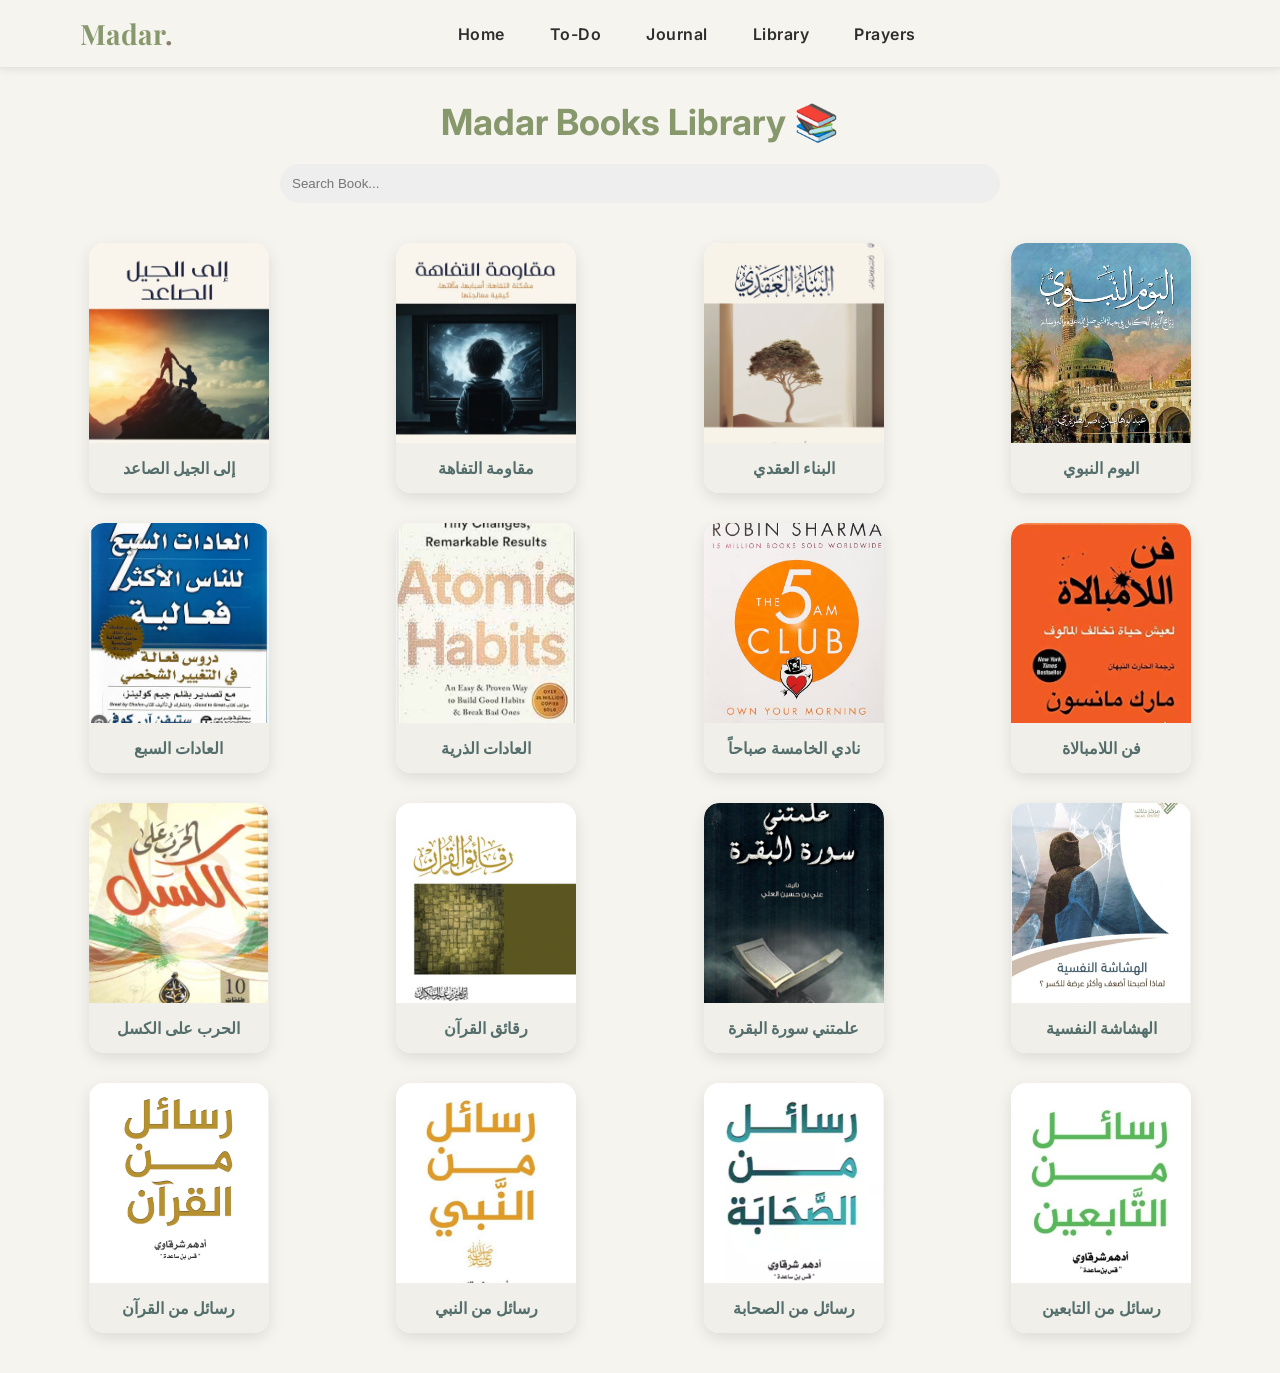
==== library.html @ 737ad47b "Add project files" ====
<!DOCTYPE html>
<html lang="en">
<head>
<meta charset="UTF-8">
<title> مكتبة مدار</title>
<link rel="stylesheet" href="css/style.css">
<link rel="stylesheet" href="css/library.css">
</head>

<body>

    <!-- Header Start -->
 <header class="header">
  <div class="container">
    
    <a href="#" class="logo"> Madar<span>.</span></a>

    <nav class="nav">
      <ul class="nav-links">
        <li><a href="index.html">Home</a></li>
        <li><a href="tasks.html">To-Do</a></li>
        <li><a href="journal.html">Journal</a></li>
        <li><a href="library.html">Library</a></li>
        <li><a href="prayer.html">Prayers</a></li>
        <!-- <li><a href="#about">About</a></li> -->
      </ul>
    </nav>

    <div class="nav-icons">
       <a href="#"><i class="fas fa-user"></i></a>

    <div class="menu-toggle" id="menu-toggle">
      <i class="fa-solid fa-bars"></i>
    </div>

    
    </div>
  </div>
</header>
<!-- Header end -->


<h1>Madar Books Library 📚</h1>

<input type="text" id="search" placeholder="Search Book...">

<div class="container">



<div class="card">
<a href="pdf/AljeelAssaed.pdf" target="_blank">
<div class="top">
    <img src="img/book2.png" class="book-img">
</div>
<div class="bottom">إلى الجيل الصاعد</div>
</a>
</div>

<div class="card">
<a href="pdf/muqaumetTafaha.pdf" target="_blank">
<div class="top">
    <img src="img/book3.png" class="book-img">
</div>
<div class="bottom">مقاومة التفاهة</div>
</a>
</div>

<div class="card">
<a href="pdf/albenaaAlaqade.pdf" target="_blank">
<div class="top"><img src="img/book4.png" class="book-img"></div>
<div class="bottom">البناء العقدي</div>
</a>
</div>



<div class="card">
<a href="pdf/AlyaumAlnabawi.pdf" target="_blank">
<div class="top"><img src="img/book1.png" class="book-img">
</div>
<div class="bottom"> اليوم النبوي</div>
</a>
</div>

<div class="card">
<a href="pdf/The 7 Habits of Highly Effective People.pdf" target="_blank">
<div class="top">
    <img src="img/book11.png" class="book-img">
</div>
<div class="bottom">العادات السبع</div>
</a>
</div>

<div class="card">
<a href="pdf/Atomic Habits Book.pdf" target="_blank">
<div class="top"><img src="img/book7.png" class="book-img"></div>
<div class="bottom">العادات الذرية </div>
</a>
</div>

<div class="card">
<a href="pdf/Nadi Al-Khamisa 5 AM.pdf" target="_blank">
<div class="top">
    <img src="img/book10.png" class="book-img">
</div>
<div class="bottom">نادي الخامسة صباحاً</div>
</a>
</div>


<div class="card">
<a href="pdf/ Art of not caring.pdf" target="_blank">
<div class="top">
    <img src="img/book9.png" class="book-img">
</div>
<div class="bottom">فن اللامبالاة</div>
</a>
</div>


<div class="card">
<a href="pdf/The War on Laziness by Khaled Abu Shadi.pdf" target="_blank">
<div class="top">
    <img src="img/book8.png" class="book-img">
</div>
<div class="bottom">الحرب على الكسل</div>
</a>
</div>

<div class="card">
<a href="pdf/Quranic Insights by Ibrahim.pdf" target="_blank">
<div class="top">
    <img src="img/book5.png" class="book-img">
</div>
<div class="bottom">رقائق القرآن</div>
</a>
</div>


<div class="card">
<a href="pdf/soratAlbaqara.pdf" target="_blank">
<div class="top">
    <img src="img/book12.png" class="book-img">
</div>
<div class="bottom">علمتني سورة البقرة</div>
</a>
</div>

<div class="card">
<a href="pdf/Psychological Fragility Book.pdf" target="_blank">
<div class="top">
    <img src="img/book13.png" class="book-img">
</div>
<div class="bottom">الهشاشة النفسية</div>
</a>
</div>

<div class="card">
<a href="pdf/Quran Messages.pdf" target="_blank">
<div class="top">
    <img src="img/book14.png" class="book-img">
</div>
<div class="bottom">رسائل من القرآن</div>
</a>
</div>

<div class="card">
<a href="pdf/ProphetMessages.pdf" target="_blank">
<div class="top">
    <img src="img/book15.png" class="book-img">
</div>
<div class="bottom">رسائل من النبي</div>
</a>
</div>

<div class="card">
<a href="pdf/Messages from the Companions.pdf" target="_blank">
<div class="top">
    <img src="img/book16.png" class="book-img">
</div>
<div class="bottom">رسائل من الصحابة</div>
</a>
</div>

<div class="card">
<a href="pdf/Messages from Followers.pdf" target="_blank">
<div class="top">
    <img src="img/book17.png" class="book-img">
</div>
<div class="bottom">رسائل من التابعين</div>
</a>
</div>

</div>

<script src="js/library.js"></script>

</body>
</html>
---- css/style.css ----
@import url('https://fonts.googleapis.com/css2?family=Playfair+Display:ital,wght@0,400..900;1,400..900&display=swap');
@import url('https://fonts.googleapis.com/css2?family=Inter:wght@100..900&display=swap');
@import url("https://fonts.googleapis.com/css2?family=Montserrat:wght@300;400;500;600;700&display=swap");






@import url('https://fonts.googleapis.com/css2?family=Libre+Baskerville:ital,wght@0,400..700;1,400..700&display=swap');

:root {
  --bg: #F6F4EF;  
  --primary: #5F7D7A;
  --accent: #A3B18A; 
  /* --accent : #4A7C59 ;  */
  --text: #2E2E2E; 
  --max-width: 1200px;
} 

*{
    margin:0;
    padding:0;
    box-sizing: border-box;
   
}

body{
    margin:0 ;
    font-family:'Inter' , sans-serif ;
    background-color: #f6f4ef;
    color: #2E2E2E;
    padding-top: 90px ;
  

}


html {
   /* font-size: 62.5% ;
   scroll-behavior: smooth;
   scroll-padding-top: 9rem ;
   overflow-x: hidden ; */

}

/* Features Section Here */

#features {
  padding: 6rem 9%;
  background: #f6f4ef;
}

#features h2 {
  font-size: clamp(2rem, 4vw, 3rem);
  font-weight: 800;
  letter-spacing: -0.02em;
  margin-bottom: 3rem;
  color: #1a1a1a;
}

.features-grid {
  display: grid;
  grid-template-columns: repeat(auto-fit, minmax(220px, 1fr));
  gap: 1.5rem;
}

.f-card {
  padding: 2rem;
  border: 1px solid #ece9e2;
  border-radius: 16px;
  background: #fafaf8;
  transition: transform 0.3s, box-shadow 0.3s;
}

.f-card:hover {
  transform: translateY(-6px);
  box-shadow: 0 16px 40px rgba(0,0,0,0.08);
}

.f-icon {
  width: 56px; height: 56px;
  border-radius: 14px;
  display: flex; align-items: center; justify-content: center;
  font-size: 1.5rem;
  margin-bottom: 1.2rem;
}

.f-icon img {
  width: 32px;
  height: 32px;
  object-fit: contain;
}

.f-card h3 {
  font-size: 1.1rem;
  font-weight: 700;
  margin-bottom: 0.5rem;
  color: #1a1a1a;
}

.f-card p {
  font-size: 0.9rem;
  color: #888;
  line-height: 1.7;
}

.btn{
    display: inline-block ;
    margin-top: 1rem;
    border-radius: 5rem ;
    background: var(--text) ;
    color: #F6F4EF ;
    padding: .9rem 2.5rem ;
    cursor: pointer ;
    font-size: 1rem;
    text-decoration: none ;
}

.btn-about:hover{
    background: #A3B18A ;

}

.btn-feature:hover{
    background: #A3B18A ;

}


section{
    padding:2rem 9% ;

}



.home{
  display: flex ;
  align-items: center;  
  min-height: 100vh ;
  /* background : linear-gradient(135deg,#F6F4EF 0% ,#EAE7E0 100%); */
      /* background-image: url("https://i.pinimg.com/736x/0e/05/da/0e05da89c0491c07d7220745ffe28629.jpg");
background-size: cover ;
background-position : center ;
position : relative ; */

}



.home .content{
   max-width: 50rem;   
}

.home .content h3{
   font-size: 6rem ;
   color :var(--accent); 
}

.home .content span{
   font-size: 3rem ;
   color : #615a50; 
   padding: 1rem 0 ;
   line-height: 1.5;
}

.home .content p{
   font-size: 1.5rem ;
   color : #999; 
   padding: 1rem 0 ;
   line-height: 1.5;
}


.header{

     position: fixed;
     width:100% ;
    top:0; left:0;right:0;
    background: var(--bg);
   box-shadow: 0 2px 8px rgba(0,0,0,0.1);
    z-index: 1000;
    border-bottom: 1.5px solid #e8e5df;
    /* padding:2rem 9%  ;
    display:flex ;
    align-items: center ; */
    /* justify-content: space-between;
    z-index: 1000 ;  */
 
}


.home-page .container{
  max-width: var(--max-width);
  margin: auto;
  padding: 20px 40px;
  display: flex;
  justify-content: space-between;
  align-items: center;

}


header .logo{
 
    font-size: 28px ; 
    font-family:'PlayFair Display' , serif ;
    font-weight: bolder ;
    /* color : #a3b18a;  */ 
    color : #88986d ;
    /* margin-left : 100px; */
    text-decoration: none ;


}

.logo span {
     color: #4d473f;
}

.nav-links {
  list-style: none;
  display: flex;
  gap: 30px;
}


.nav-links a {
  text-decoration: none;
  color: var(--text);
  font-weight: 700;
  transition: 0.3s ease;
}

.nav-links a:hover {
  color: var(--accent);
}


.menu-toggle {
  display: none;
  font-size: 24px;
  cursor: pointer;
}




@media (max-width: 768px) {

  .nav-links {
    position: absolute;
    top: 100%;
    right: 0;
    background: var(--bg);
    width: 100%;
    flex-direction: column;
    align-items: center;
    gap : 20px;
    padding : 20px 0;
    display : none;
  }

  .nav-links.active {
    display: flex;
  }

  .menu-toggle {
    display: block;
  }

  .nav-icons {
  display: flex;
  align-items: center;
  gap: 20px;
}

   .nav-icons a {
    font-size: 2.5rem ;
    color: #2E2E2E ;
    cursor: pointer; 
    margin-left: 1.5rem ;
}

  .nav-icons a:hover {
    color : #88986d ;
}

}
/* ----------- features seperated in home----------  */
.feature-row {
  display: flex;
  align-items: center;
  gap: 5rem;
  padding: 7rem 9%;
  max-width: var(--max-width);
  margin: 0 auto;
  border-bottom: 1px solid #ede8e0;
}


.feature-row.reversed {
  flex-direction: row-reverse;
}


.feature-text {
  flex: 1;
}

.feature-number {
  display: inline-block;
  font-size: 0.78rem;
  font-weight: 700;
  letter-spacing: 0.2em;
  text-transform: uppercase;
  color: var(--brown-light);
  margin-bottom: 1rem;
}

.feature-text h3 {
  font-family: 'Playfair Display', serif;
  font-size: clamp(2rem, 3.5vw, 3rem);
  font-weight: 700;
  /* color: var(--brown-dark); */
  line-height: 1.15;
  margin-bottom: 1.2rem;
  letter-spacing: -0.01em;
}

.feature-text p {
  font-size: 1rem;
  color: var(--text-muted);
  line-height: 1.85;
  max-width: 420px;
  margin-bottom: 1.8rem;
}

.feature-points {
  list-style: none;
  display: flex;
  flex-direction: column;
  gap: 0.6rem;
  margin-bottom: 2rem;
}

.feature-points li {
  font-size: 0.9rem;
  color: var(--brown-mid);
  font-weight: 500;
}

/* .btn-feature-link {
  display: inline-block;
  padding: 0.8rem 1.8rem;
  background: var(--brown-dark);
  color: #fff;
  text-decoration: none;
  border-radius: 6px;
  font-size: 0.9rem;
  font-weight: 600;
  letter-spacing: 0.04em;
  transition: background 0.3s;
}

.btn-feature-link:hover {
  background: var(--brown-mid);
} */

.btn-feature-link{
    display: inline-block ;
    margin-top: 1rem;
    border-radius: 5rem ;
    background: var(--text) ;
    color: #F6F4EF ;
    padding: .9rem 2.5rem ;
    cursor: pointer ;
    font-size: 1rem;
    text-decoration: none ;
}



.btn-feature-link:hover{
    background: #A3B18A ;

}


.feature-slider {
  flex: 1;
  position: relative;
}

.slider-track {
  position: relative;
  width: 100%;
  height: 420px;
  border-radius: 20px;
  overflow: hidden;
  box-shadow: 0 20px 60px rgba(59, 47, 47, 0.12);
  background-color: #F6F4EF;
}

.slider-track img {
  position: absolute ;
  inset: 0;
  width: 100%;
  height: 100%;
  object-fit: cover;
  opacity: 0;
  transition: opacity 0.7s ease;
}

.slider-track img.active {
  opacity: 1;
}


.slider-dots {
  display: flex;
  gap: 8px;
  justify-content: center;
  margin-top: 1.2rem;
}

.dot {
  width: 8px; height: 8px;
  border-radius: 50%;
  background: #88986d;
  cursor: pointer;
  transition: background 0.3s, transform 0.3s;
  border: 1.5px solid var(#5F7D7A);
}

.dot.active {
  background: #88986d;
  transform: scale(1.2);
}

@media (max-width: 768px) {
  .feature-row,
  .feature-row.reversed {
    flex-direction: column;
    gap: 2.5rem;
    padding: 4rem 6%;
  }

  .slider-track { height: 260px; }
}



/* ================= TASKS PAGE ================= */

*{
  margin: 0;
  padding: 0;
  box-sizing: border-box;
}

.tasks-page .tasks-container {
  display: flex;
  justify-content: center;
  align-items: center;
  padding: 120px 20px 40px;
  font-family:'PlayFair Display' , serif ;
  
}

.tasks-page .todo-app {
  width: 100%;
  max-width: 500px;
  background: white;
  padding: 30px;
  border-radius: 20px;
  box-shadow: 0 10px 30px rgba(0,0,0,0.08);
}

.tasks-page .todo-app h1 {
  text-align: center;
  margin-bottom: 20px;
  color: var(--primary);
}

/* input area */
.tasks-page .input-area {
  display: flex;
  gap: 10px;
  margin-bottom: 20px;
}

.tasks-page #task-input {
  flex: 1;
  padding: 10px 15px;
  font-size: 1.1rem;
  border-radius: 30px;
  border: 1px solid #ddd;
  outline: none;
}

.tasks-page #task-input:focus {
  border-color: var(--accent);
}

.tasks-page #add-task-btn {
  border: none;
  background: var(--primary);
  color: white;
  width: 45px;
  height: 45px;
  border-radius: 50%;
  cursor: pointer;
  transition: 0.3s;
}

.tasks-page #add-task-btn:hover {
  background: var(--accent);
  display: flex;
}
.todos-container{
  display: flex ;
  align-items: center;
  text-align: center;
  justify-content: center;
}
/* task list */
.tasks-page #task-list {
  list-style: none;
  width: 100%;
}
.tasks-page #task-list li {
  background: #eae7e2;
  width: 100%;
  padding: 16px 18px;
  border-radius: 15px;
  margin-bottom: 12px;
  font-size: 18px;
  display: flex;
  justify-content: space-between;
  align-items: center;
  transition: 0.3s;
}

.tasks-page .task-actions {
  display: flex;
  gap: 8px;
}

.tasks-page .task-actions button {
  border: none;
  background: transparent;
  cursor: pointer;
  font-size: 14px;
  padding: 6px;
  border-radius: 8px;
  transition: 0.2s;
}

.tasks-page .complete-btn {
  color: #5F7D7A;
}

.tasks-page .edit-btn {
  color: #8A7F72;
}

.tasks-page .delete-btn {
  color: #b0413e;
}

.tasks-page .task-actions button:hover {
  background: rgba(0,0,0,0.05);
}

.tasks-page li.completed .task-text {
  text-decoration: line-through;
  opacity: 0.6;
}


/* empty image */
.tasks-page .empty-image {
  width: 150px;
  display: block;
  margin: 30px auto 0;
  opacity: 0.6;
  align-self: center;
  
}

.tasks-page .progress-container {
  display: none;
  margin: 25px 0 30px;
  padding: 20px;
  background: #f1efea;
  border-radius: 20px;
}

.tasks-page .progress-wrapper {
  display: flex;
  align-items: center;
  justify-content: space-between;
  gap: 30px;
}

.tasks-page .progress-left {
  flex: 1;
}

.tasks-page .progress-info {
  font-size: 20px;
  font-weight: 600;
  margin-bottom: 12px;
}

.tasks-page .progress-bar {
  width: 100%;
  height: 10px;
  background: #ddd9d2;
  border-radius: 20px;
  overflow: hidden;
}

.tasks-page .progress-fill {
  height: 100%;
  width: 0%;
  background: var(--primary);
  transition: width 0.4s ease;
}

.tasks-page .progress-circle {
  width: 75px;
  height: 75px;
  border-radius: 50%;
  background: var(--primary);
  color: white;
  display: flex;
  align-items: center;
  justify-content: center;
  font-size: 22px;
  font-weight: bold;
}

.tasks-container{
  display: flex;
  justify-content: center;
  align-items: center;
  padding: 120px 20px 40px;
}

.header .container {
  max-width: 1200px;
  margin: auto;
  padding: 15px 40px;

  display: flex;
  align-items: center;
  justify-content: space-between;
}



/* ================= JOURNAL PAGE ================= */

.journal-page .quote-text {
    font-style: italic;
    opacity: 0.6;
    margin-top: 10px;
    font-size: 15px;
}

.journal-page * {
    box-sizing: border-box;
    margin: 0;
    padding: 0;
}

.journal-page {
    font-family: "Montserrat", sans-serif;
    background-color: var(--bg);
    color: var(--text);
    line-height: 1.6;
    padding: 20px;
}

.journal-page journal-main {
  max-width:1100px;
margin:auto;
padding-top:120px;
}

.journal-page .header {
    position: fixed;
     width:100% ;
    top:0; left:0;right:0;
    background: var(--bg);
   box-shadow: 0 2px 8px rgba(0,0,0,0.1);
    z-index: 1000;
    border-bottom: 1.5px solid #e8e5df;
}

 .journal-page .header h1 {
    font-size: 2.5rem;
    font-weight: 700;
    color: var(--accent);
    margin-bottom: 10px;
}

 .journal-page .header p {
    font-size: 1.1rem;
    color: #615a50;
}

.journal-page .journal-wrapper {
    text-align: center ;
    margin-bottom: 40px ;

}

.journal-page .journal-title {
  font-size: 40px;
  margin-bottom: 10px ;
  color :#91a56d ;

}

.journal-page .controls {
    /* background-color: white;
    border-radius: 12px;
    box-shadow: 0 4px 6px rgba(0, 0, 0, 0.05);
    padding: 20px;
    margin-bottom: 30px; */
    width:100% ;
    margin:30px auto ;
    
}

 .journal-page .controls-container {
    /* display: flex;
    flex-direction: column;
    gap: 15px; */
     max-width: 1000px;
    margin: auto;

    display: flex;
    justify-content: center ;
    /* align-items: center; */
    gap: 15px;

    flex-wrap: wrap;
}

@media (min-width: 768px) {
    .controls-container {
        flex-direction: row;
    }
}

.journal-page .search-input {
    flex: 1;
    width: 300px ;
    padding: 10px 14px;
    border: 1px solid #ddd;
    border-radius: 8px;
    font-size: 14px;
    transition: border-color 0.3s, box-shadow 0.3s;
}

.journal-page .search-input:focus {
    outline: none;
    border-color: var(--accent);
    box-shadow: 0 0 0 2px rgba(125, 184, 193, 0.2);
}

.journal-page .add-btn {
     background: var(--text) ;
    color: #F6F4EF ;
    border: none;
    border-radius: 5rem;
    padding: 12px 20px;
    font-size: 1rem;
    font-weight: 500;
    cursor: pointer;
    display: flex;
    align-items: center;
    gap: 8px;
    transition: background-color 0.3s;

      /* display: inline-block ;
    margin-top: 1rem;
    border-radius: 5rem ;
    background: var(--text) ;
    color: #F6F4EF ;
    padding: .9rem 2.5rem ;
    cursor: pointer ;
    font-size: 1rem;
    text-decoration: none ; */
}

.journal-page .add-btn:hover {
    background-color:  #A3B18A ;
}

.journal-page  .notes-grid {
    /* display: grid;
    grid-template-columns: repeat(auto-fill,minmax(300px,1fr));
    gap: 25px;
    padding: 20px 0 ; */

     max-width: 1100px;
    margin: 40px auto;

    display: grid;
    grid-template-columns: repeat(auto-fit, minmax(250px, 1fr));

    gap: 20px;
    /* margin-bottom: 30px; */
}

@media (min-width: 768px) {
    .notes-grid {
        grid-template-columns: repeat(2, 1fr);
    }
}

@media (min-width: 1024px) {
    .notes-grid {
        grid-template-columns: repeat(3, 1fr);
    }
}

.journal-page  .note-card {
    position: relative;
    background-color: white;
    min-height: 200px ;
    display:flex ;
    flex-direction:column ;
    padding-bottom: 50px ;

    border-radius: 15px;
    box-shadow: 0 4px 6px rgba(0, 0, 0, 0.05);
    overflow: hidden;
    transition: transform 0.3s, box-shadow 0.3s;
}


.journal-page .note-card:hover {
    transform: translateY(-8px);
    box-shadow: 0 10px 20px rgba(0, 0, 0, 0.1);
}

.journal-page .note-content {
    padding: 20px;
}

.journal-page  .note-header {
    display: flex;
    justify-content: space-between;
    align-items: flex-start;
    margin-bottom: 15px;
}
.journal-page  .note-title {
    font-size: 1.25rem;
    font-weight: 600;
    color: #333;
    overflow: hidden;
    text-overflow: ellipsis;
    white-space: nowrap;
    max-width: 80%;
}
.journal-page  .note-actions {
    display: flex;
    gap: 10px;
}

.journal-page  .delete-btn {
    color: #999;
    background: none;
    border: none;
    font-size: 1rem;
    cursor: pointer;
    transition: color 0.3s;
}

.journal-page .delete-btn:hover {
    color: #ef4444;
}

.journal-page .note-text {
    color: #666;
    margin-bottom: 40px;
    white-space: pre-line;
}

.journal-page .note-footer {
 position: absolute;
 bottom: 15px;
 left: 20px;
    right: 20px;
    display: flex;
    gap: 10px;
 justify-content: space-between ;
    
    bottom: 10px;
    align-items: center ;
}

.journal-page  .note-tag {
    display: inline-flex;
    align-items: center;
    padding: 5px 12px;
    gap: 8px;
    border-radius: 20px;
    font-size: 0.85rem;
    font-weight: 500;
}

.journal-page .tag-work {
    background-color: #e0e7ff;
    color: #4338ca;
}

.journal-page .tag-personal {
    background-color: #ede9fe;
    color: #7c3aed;
}

.journal-page .tag-ideas {
    background-color: #ecfdf5;
    color: #047857;
}

.journal-page .tag-reminders {
    background-color: #fef3c7;
    color: #b45309;
}

.journal-page .note-date {
    font-size: 0.75rem;
    color: #999;
}

.journal-page .empty-state {
    text-align: center;
    padding: 60px 20px;
    opacity: 0.6;
    display: none;
}

.journal-page .empty-state i {
    font-size: 4rem;
    color: #ddd;
    margin-bottom: 20px;
}

.journal-page .empty-state h3 {
    font-size: 1.5rem;
    color: #666;
    margin-bottom: 10px;
}

.journal-page .empty-state p {
    color: #999;
    margin-bottom: 20px;
}

.journal-page .modal-overlay {
    position: fixed;
    top: 0;
    left: 0;
    right: 0;
    bottom: 0;
    background-color: rgba(0, 0, 0, 0.5);
    display: none ;
    align-items: center;
    justify-content: center;
    z-index: 1000;
    opacity: 0;
    visibility: hidden;
    transition: opacity 0.3s, visibility 0.3s;
    backdrop-filter: blur(5px);
}
.journal-page .modal-overlay.active {
    opacity: 1;
    visibility: visible;
    display: flex ;
}

.journal-page .modal {
    background-color: white;
    border-radius: 20px;
    box-shadow: 0 10px 25px rgba(0, 0, 0, 0.1);
    width: 90%;
    max-width: 500px;
    margin: 20px;
    transform: translateY(20px);

    transition: transform 0.3s;
    padding: 30px ;
}

.journal-page .modal-overlay.active .modal {
    transform: translateY(0);
}
.journal-page .modal-header {
    display: flex;
    justify-content: space-between;
    align-items: center;
    padding: 20px;
    border-bottom: 1px solid #eee;
}
.journal-page .modal-title {
    font-size: 1.25rem;
    font-weight: 600;
    color: var(--text);
}
.journal-page .modal-close {
    background: none;
    border: none;
    font-size: 1.25rem;
    color: #999;
    cursor: pointer;
    transition: color 0.3s;
}
.journal-page .modal-close:hover {
    color: #666;
}
.journal-page .modal-body {
    padding: 20px;
}
 
.journal-page .form-group {
    margin-bottom: 20px;
}

.journal-page .form-label {
    display: block;
    margin-bottom: 8px;
    font-size: 0.9rem;
    font-weight: 500;
    color: #555;
}

.journal-page .form-input {
    width: 100%;
    padding: 12px 15px;
    border: 1px solid #ddd;
    border-radius: 8px;
    font-size: 1rem;
    transition: border-color 0.3s, box-shadow 0.3s;
}

.journal-page .form-input:focus {
    outline: none;
    border-color: var(--accent);
    box-shadow: 0 0 0 2px rgba(74, 166, 148, 0.2);
}

.journal-page .form-textarea {
    min-height: 120px;
    resize: vertical;
}

.journal-page .filter-group {
    display: flex;
    gap: 10px;
}

.journal-page .filter-select {
    padding: 12px 15px;
    border: 1px solid #ddd;
    border-radius: 8px;
    font-size: 1rem;
    background-color: white;
    cursor: pointer;
    transition: border-color 0.3s, box-shadow 0.3s;
}

.journal-page .filter-select:focus {
    outline: none;
    border-color: var(--accent);
    box-shadow: 0 0 0 2px  rgba(74, 166, 148, 0.2);
}





.journal-page .tags-container {
    display: flex;
    flex-wrap: wrap;
    gap: 10px;
    margin-bottom: 20px;
}

.journal-page .tag-option {
    position: relative;
}

.journal-page .tag-radio {
    position: absolute;
    opacity: 0;
}

.journal-page .tag-label {
    display: inline-flex;
    align-items: center;
    padding: 8px 15px;
    border-radius: 20px;
    font-size: 0.85rem;
    gap: 8px;
    font-weight: 500;
    cursor: pointer;
    transition: all 0.3s;
}

.journal-page .tag-radio:checked+.tag-label {
    color: white;
}

.journal-page .tag-radio:checked+.tag-work {
    background-color: #4f46e5;
}

.journal-page .tag-radio:checked+.tag-personal {
    background-color: #7c3aed;
}

.journal-page .tag-radio:checked+.tag-ideas {
    background-color: #10b981;
}

.journal-page .tag-radio:checked+.tag-reminders {
    background-color: #f59e0b;
}

.journal-page .submit-btn {
    width: 100%;
    padding: 14px;
    background-color:#A3B18A;
    color: white;
    border: none;
    border-radius: 8px;
    font-size: 1rem;
    font-weight: 500;
    cursor: pointer;
    transition: background-color 0.3s;
}

.journal-page .submit-btn:hover {
    background-color: var(--text);
}

.journal-page .confirmation-modal .modal-body {
    text-align: center;
}

.journal-page .confirmation-text {
    font-size: 1.1rem;
    margin-bottom: 25px;
    color : var(--text);
}

.journal-page .confirmation-buttons {
    display: flex;
    justify-content: center;
    gap: 15px;
}

.journal-page .confirmation-btn {
    padding: 10px 20px;
    border-radius: 8px;
    font-size: 1rem;
    font-weight: 500;
    cursor: pointer;
    transition: all 0.3s;
}

.journal-page .confirm-btn {
    background-color: #ef4444;
    color: white;
    border: none;
}

.journal-page .confirm-btn:hover {
    background-color: #dc2626;
}

.journal-page .cancel-btn {
    background-color: #e5e7eb;
    color: #333;
    border: none;
}

.journal-page .cancel-btn:hover {
    background-color: #d1d5db;
}

@keyframes fadeIn {
    from {
        opacity: 0;
        transform: translateY(20px);
    }

    to {
        opacity: 1;
        transform: translateY(0);
    }
}

.fade-in {
    animation: fadeIn 0.4s ease-out forwards;
}
---- css/library.css ----
/* ================= NAVBAR ================= */

.header{
  position: fixed;
  top: 0;
  left: 0;
  width: 100%;
  background: #F6F4EF;
  box-shadow: 0 2px 8px rgba(0,0,0,0.08);
  border-bottom: 1px solid #e8e5df;
  z-index: 1000;
}

.header .container{
  max-width: 1200px;
  margin: auto;
  padding: 15px 40px;
  display: flex;
  justify-content: space-between;
  align-items: center;
}

/* logo */
.logo{
  font-size: 28px;
  font-family: 'Playfair Display', serif;
  font-weight: bold;
  color: #88986d;
  text-decoration: none;
}

.logo span{
  color: #8A7F72;
}

/* nav links */
.nav-links{
  list-style: none;
  display: flex;
  gap: 45px;
}

.nav-links a{
  text-decoration: none;
  color: #2E2E2E;
  font-size: 16px;
  font-weight: 600;
  letter-spacing: 0.5px;
  transition: 0.3s;
}

.nav-links a:hover{
  color: #A3B18A;
  transform: translateY(-2px);
}

/* icons */
.nav-icons{
  display: flex;
  align-items: center;
  gap: 20px;
}

.nav-icons i{
  font-size: 20px;
  color: #2E2E2E;
  cursor: pointer;
  transition: 0.3s;
}

.nav-icons i:hover{
  color: #88986d;
}

/* menu button (mobile) */
.menu-toggle{
  display: none;
  font-size: 24px;
  cursor: pointer;
}

/* ================= RESPONSIVE ================= */

@media (max-width: 768px){

  .nav-links{
    position: absolute;
    top: 100%;
    right: 0;
    background: #F6F4EF;
    width: 100%;
    flex-direction: column;
    align-items: center;
    gap: 20px;
    padding: 20px 0;
    display: none;
  }

  .nav-links.active{
    display: flex;
  }

  .menu-toggle{
    display: block;
  }
}

body{
  font-family: 'Inter', sans-serif;
  text-align: center;
  background: #F6F4EF;
  padding: 40px;
  color: #2E2E2E;
  padding-top: 100px;
}


h1{
 color: #88986d;
  font-size: 36px;
  margin-bottom: 20px;
}

#search{
  width:60%;
  padding:12px;
  border:none;
  border-radius:20px;
  margin-bottom:40px;
  background:#eee;
}

.container{
display:grid;
grid-template-columns:repeat(4,1fr);
gap:30px;
justify-items:center;
}

.card{
  width:180px;
  border-radius:15px;
  overflow:hidden;
   background: #ffffff;
  box-shadow:0 5px 15px rgba(0,0,0,0.1);
  transition: 0.3s;
}

.card:hover{
  transform: translateY(-8px);
  box-shadow: 0 15px 35px rgba(0,0,0,0.12);
}

.card a{
text-decoration:none;
}

.top{
  background:#A3B18A;
  color:white;
  font-weight:bold;
  height: 200px;
  overflow: hidden;
  border-top-left-radius: 15px;
  border-top-right-radius: 15px;
  
}


.bottom{
  background:#f1efea;
  padding:15px;
  color:#546e6b;
  font-weight:bold;
}
.book-img{
  width: 100%;
  height: 100%;
  object-fit: cover;   /* أهم سطر 🔥 */
}
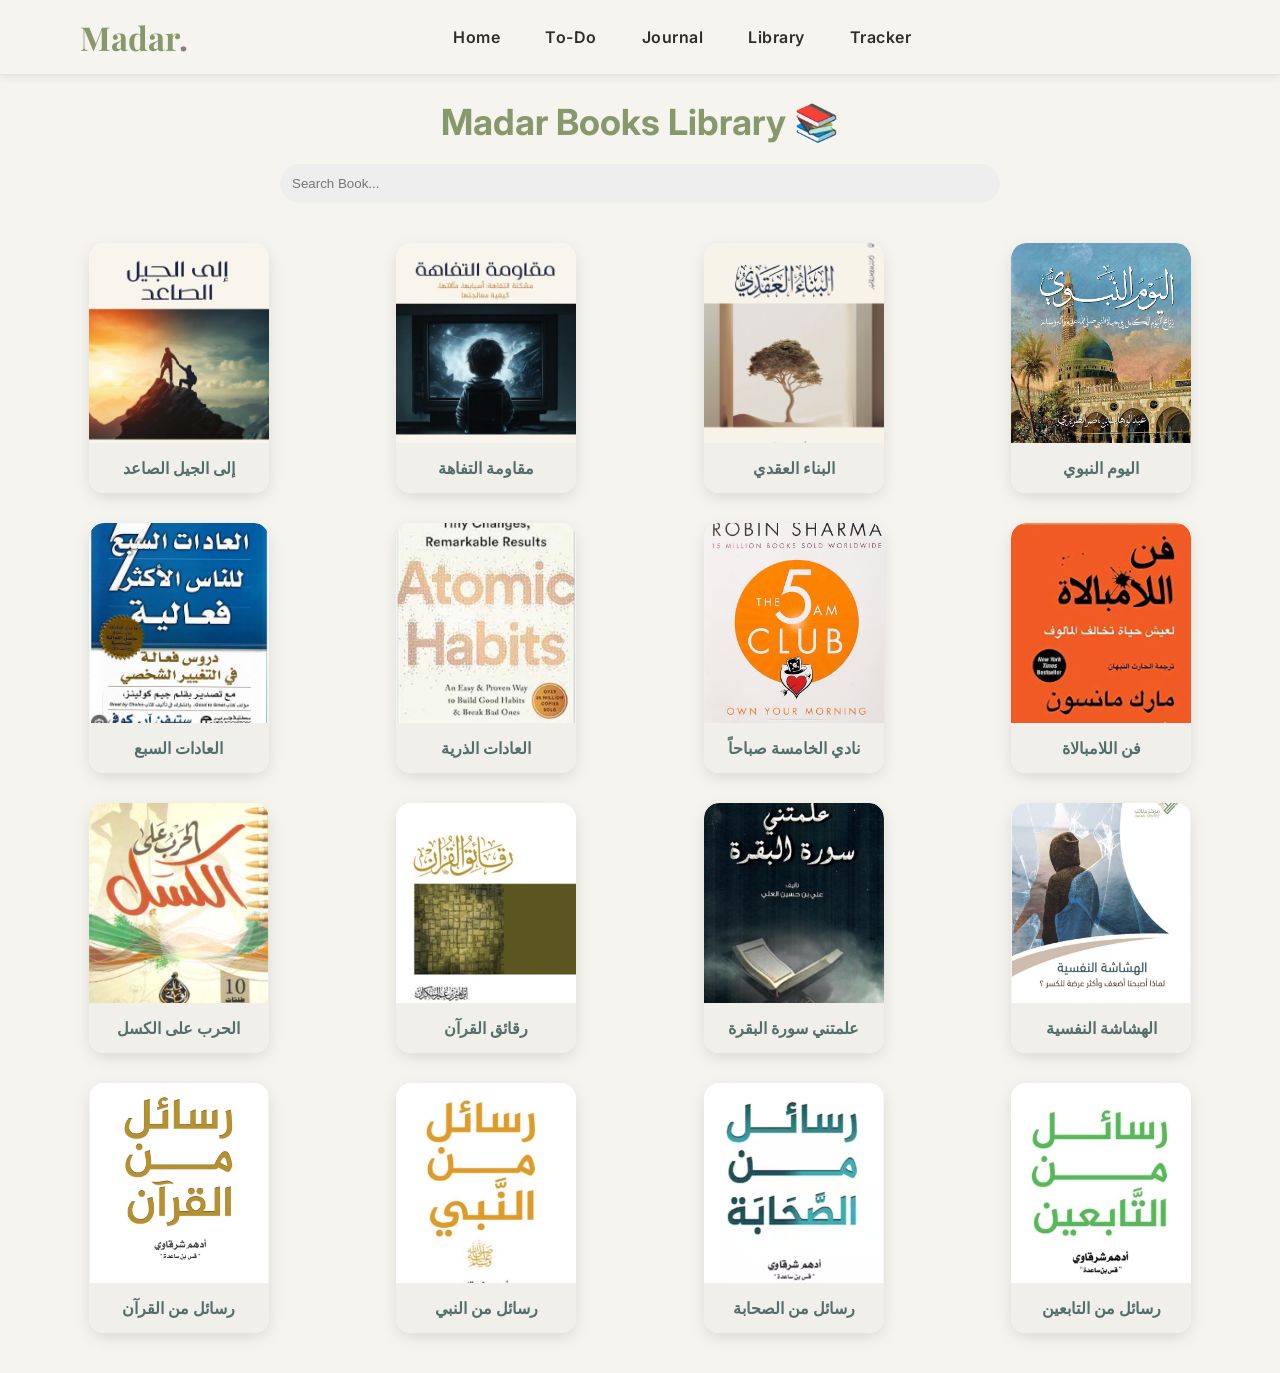
==== commit 005ee49e: "back" ====
--- a/library.html
+++ b/library.html
@@ -21,7 +21,7 @@
         <li><a href="tasks.html">To-Do</a></li>
         <li><a href="journal.html">Journal</a></li>
         <li><a href="library.html">Library</a></li>
-        <li><a href="prayer.html">Prayers</a></li>
+        <li><a href="prayer.html">Tracker</a></li>
         <!-- <li><a href="#about">About</a></li> -->
       </ul>
     </nav>
--- a/css/style.css
+++ b/css/style.css
@@ -27,7 +27,7 @@
 
 body{
     margin:0 ;
-    font-family:'Inter' , sans-serif ;
+    font-family:'PlayFair Display' , sans-serif ;
     background-color: #f6f4ef;
     color: #2E2E2E;
     padding-top: 90px ;
@@ -36,12 +36,8 @@
 }
 
 
-html {
-   /* font-size: 62.5% ;
-   scroll-behavior: smooth;
-   scroll-padding-top: 9rem ;
-   overflow-x: hidden ; */
-
+html{
+  scroll-behavior:smooth;
 }
 
 /* Features Section Here */
@@ -171,6 +167,28 @@
    padding: 1rem 0 ;
    line-height: 1.5;
 }
+/* .blur{
+  position:absolute;
+  border-radius:50%;
+  filter: blur(80px);
+  z-index:-1;
+}
+
+.blur1{
+  width:250px;
+  height:250px;
+  background:#cfd9bf;
+  top:100px;
+  left:-80px;
+}
+
+.blur2{
+  width:300px;
+  height:300px;
+  background:#dbe5d0;
+  bottom:50px;
+  right:-100px;
+} */
 
 
 .header{
@@ -190,6 +208,29 @@
  
 }
 
+.welcome-user{
+  font-size: 0.95rem;
+  font-weight: 600;
+  
+  /* margin-right: 12px; */
+  background-color:#88986d ;
+  display: inline-block ;
+    /* margin-top: 0.5rem; */
+    border-radius: 5rem ;
+   
+    color: #F6F4EF ;
+    padding: .9rem 1.5rem ;
+    cursor: pointer ;
+    /* font-size: 1rem; */
+    text-decoration: none ;
+    transition: 0.3s;
+}
+
+
+.welcome-user:hover{
+  /* transform: translateX(-4px); */
+  margin-right: 4px;
+}
 
 .home-page .container{
   max-width: var(--max-width);
@@ -204,7 +245,7 @@
 
 header .logo{
  
-    font-size: 28px ; 
+    font-size: 33px ; 
     font-family:'PlayFair Display' , serif ;
     font-weight: bolder ;
     /* color : #a3b18a;  */ 
@@ -229,8 +270,9 @@
 .nav-links a {
   text-decoration: none;
   color: var(--text);
-  font-weight: 700;
+  font-weight: 900;
   transition: 0.3s ease;
+  font-size: 1rem;
 }
 
 .nav-links a:hover {
@@ -270,14 +312,18 @@
     display: block;
   }
 
-  .nav-icons {
+  
+}
+
+.nav-icons {
   display: flex;
   align-items: center;
   gap: 20px;
+  color: #2E2E2E ;
 }
 
    .nav-icons a {
-    font-size: 2.5rem ;
+    font-size: 1.5rem ;
     color: #2E2E2E ;
     cursor: pointer; 
     margin-left: 1.5rem ;
@@ -287,7 +333,6 @@
     color : #88986d ;
 }
 
-}
 /* ----------- features seperated in home----------  */
 .feature-row {
   display: flex;
@@ -678,7 +723,7 @@
 }
 
 .journal-page {
-    font-family: "Montserrat", sans-serif;
+    font-family: 'Playfair Display', serif;
     background-color: var(--bg);
     color: var(--text);
     line-height: 1.6;
--- a/css/library.css
+++ b/css/library.css
@@ -176,5 +176,5 @@
 .book-img{
   width: 100%;
   height: 100%;
-  object-fit: cover;   /* أهم سطر 🔥 */
+  object-fit: cover;  
 }
